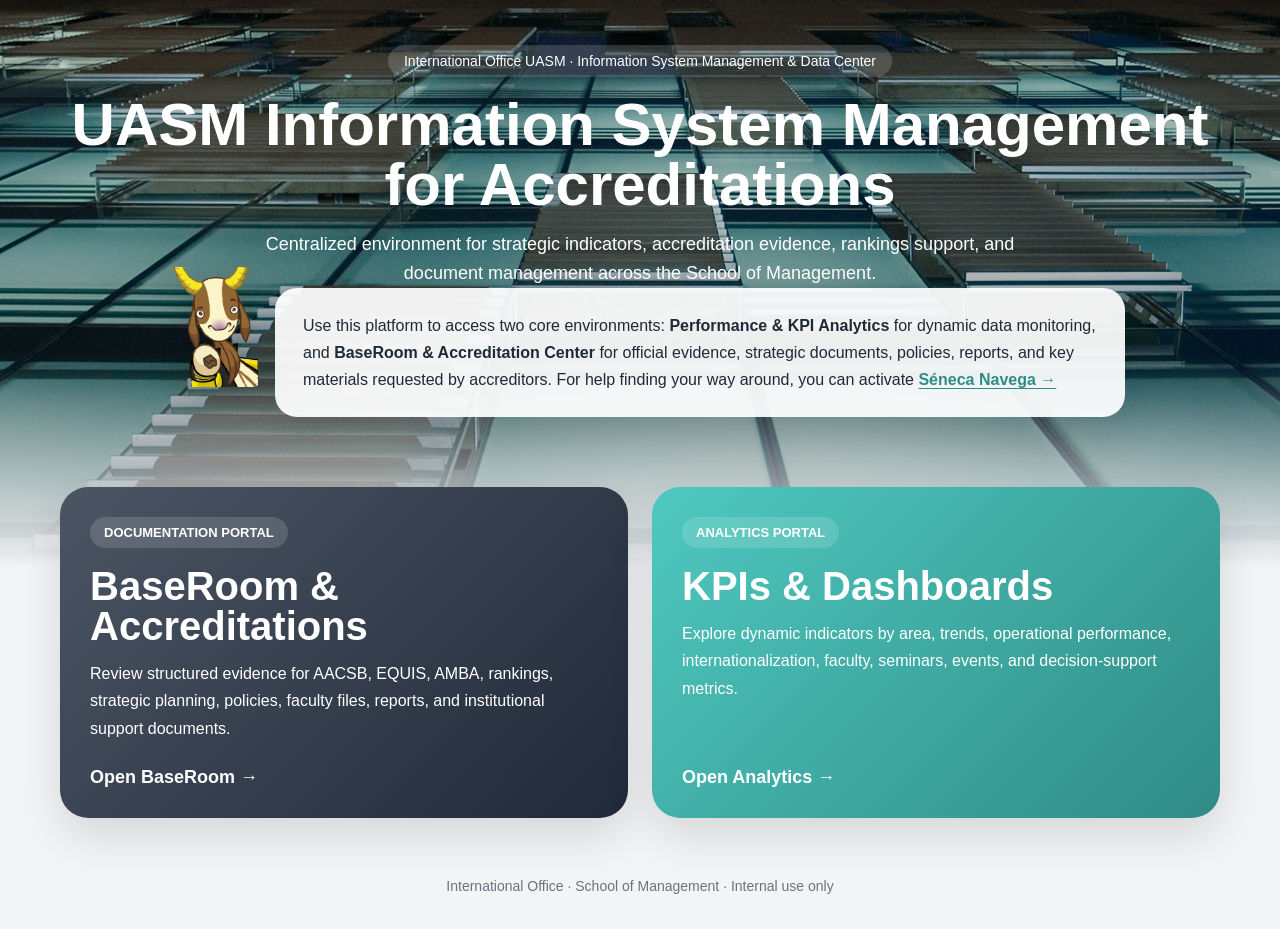
==== index.html @ 68b3ebfb "Modify logo size and translate text to English Updated logo height and changed text to English." ====
<!DOCTYPE html>
<html lang="en">
<head>
    <meta charset="UTF-8">
    <meta name="viewport" content="width=device-width, initial-scale=1.0">
    <title>UASM Information System Management for Accreditations</title>
    <style>
        :root {
            --bg-page:       #f3f4f6;
            --bg-white:      #ffffff;
            --bg-glass:      rgba(255, 255, 255, 0.93);
            --bg-badge:      rgba(255, 255, 255, 0.14);
            --bg-eyebrow:    rgba(255, 255, 255, 0.16);
            --teal-light:    #4fc9c0;
            --teal-dark:     #2f8b85;
            --slate-mid:     #4b5563;
            --slate-dark:    #1f2937;
            --text-primary:  #1f2937;
            --text-muted:    #6b7280;
            --text-white:    #ffffff;
            --shadow-card:   0 18px 45px rgba(0, 0, 0, 0.12);
            --space-xs:  8px;
            --space-sm:  14px;
            --space-md:  20px;
            --space-lg:  28px;
            --space-xl:  45px;
            --radius-pill:  30px;
            --radius-card:  28px;
            --radius-panel: 22px;
        }
        *, *::before, *::after { margin: 0; padding: 0; box-sizing: border-box; }
        body { font-family: Arial, Helvetica, sans-serif; background: var(--bg-page); color: var(--text-primary); }

        .hero {
            min-height: 520px;
            position: relative;
            padding: var(--space-xl) var(--space-md) 150px;
            background:
                linear-gradient(to bottom, rgba(0,0,0,0.20), rgba(0,0,0,0.40)),
                url("imagenes/SantodomingoCover.png") center center / cover no-repeat;
        }
        .hero::after {
            content: ""; position: absolute; inset: 0;
            background: linear-gradient(to bottom, rgba(255,255,255,0) 65%, var(--bg-page) 100%);
        }
        .hero__content {
            position: relative; z-index: 2;
            max-width: 1200px; margin: auto;
            text-align: center; color: var(--text-white);
        }
        .hero__eyebrow {
            display: inline-block; background: var(--bg-eyebrow);
            padding: var(--space-xs) 16px; border-radius: var(--radius-pill);
            font-size: 14px; margin-bottom: 18px;
        }
        .hero__title { font-size: 60px; font-weight: 800; line-height: 1; margin-bottom: 15px; }
        .hero__subtitle { max-width: 800px; margin: auto; line-height: 1.6; font-size: 18px; }
        .hero__box-row {
            display: flex; justify-content: center; align-items: center;
            gap: 0; flex-wrap: wrap; margin-top: 0;
        }
        .hero__logo {
            width: 120px; height: 120px; object-fit: contain; position: relative; top: -25px;
            filter: drop-shadow(0 8px 14px rgba(0,0,0,0.18));
        }
        .hero__panel {
            background: var(--bg-glass); color: var(--text-primary);
            max-width: 850px; padding: 24px var(--space-lg);
            border-radius: var(--radius-panel); box-shadow: var(--shadow-card); text-align: left;
        }
        .hero__panel p { line-height: 1.7; font-size: 16px; }

        .main {
            position: relative; z-index: 5;
            max-width: 1200px; margin: -80px auto 50px; padding: 0 var(--space-md);
        }
        .cards { display: grid; grid-template-columns: 1fr 1fr; gap: 24px; }

        .card {
            min-height: 290px; border-radius: var(--radius-card); padding: 30px;
            color: var(--text-white); text-decoration: none;
            display: flex; flex-direction: column; justify-content: space-between;
            box-shadow: var(--shadow-card); transition: transform 0.25s ease;
        }
        .card:hover { transform: translateY(-6px); }
        .card--analytics { background: linear-gradient(135deg, var(--teal-light), var(--teal-dark)); }
        .card--baseroom  { background: linear-gradient(135deg, var(--slate-mid), var(--slate-dark)); }

        .card__badge {
            display: inline-block; background: var(--bg-badge);
            padding: var(--space-xs) var(--space-sm); border-radius: var(--radius-pill);
            font-size: 13px; font-weight: bold;
        }
        .card__title  { font-size: 40px; line-height: 1; margin: 18px 0 14px; }
        .card__description { line-height: 1.7; font-size: 16px; }
        .card__link   { margin-top: 25px; font-weight: bold; font-size: 18px; }

        .footer { text-align: center; color: var(--text-muted); padding: 10px var(--space-md) 35px; font-size: 14px; }

        @media (max-width: 900px) {
            .hero__title { font-size: 42px; }
            .hero__box-row { flex-direction: column; }
            .hero__logo { width: 90px; }
            .cards { grid-template-columns: 1fr; }
        }
    </style>
    <link rel="stylesheet" href="seneca_navega/seneca_navega.css">
</head>
<body>

<header class="hero">
    <div class="hero__content">
        <div class="hero__eyebrow">
            International Office UASM · Information System Management &amp; Data Center
        </div>
        <h1 class="hero__title">UASM Information System Management for Accreditations</h1>
        <p class="hero__subtitle">
            Centralized environment for strategic indicators, accreditation evidence,
            rankings support, and document management across the School of Management.
        </p>
        <div class="hero__box-row">
            <img src="imagenes/seneca_principal.png" alt="Seneca logo" class="hero__logo" id="senecaLogoImg">
            <div class="hero__panel" id="senecaPanel">
                <p>
                    Use this platform to access two core environments:
                    <strong>Performance &amp; KPI Analytics</strong> for dynamic data monitoring,
                    and <strong>BaseRoom &amp; Accreditation Center</strong> for official evidence,
                    strategic documents, policies, reports, and key materials requested by accreditors.
                    For help finding your way around, you can activate
                    <button type="button" class="seneca-activate-link" id="senecaActivateBtn">Séneca Navega →</button>
                </p>
            </div>
        </div>
    </div>
</header>

<main class="main">
    <div class="cards">

        <a href="web/Baseroom/Web Baseroom - Pag. Principal.html" class="card card--baseroom">
            <div>
                <div class="card__badge">DOCUMENTATION PORTAL</div>
                <h2 class="card__title">BaseRoom &amp; Accreditations</h2>
                <p class="card__description">
                    Review structured evidence for AACSB, EQUIS, AMBA, rankings,
                    strategic planning, policies, faculty files, reports,
                    and institutional support documents.
                </p>
            </div>
            <div class="card__link">Open BaseRoom →</div>
        </a>

        <a href="web/KPIs/Web KPIs - Pag. Principal.html" class="card card--analytics">
            <div>
                <div class="card__badge">ANALYTICS PORTAL</div>
                <h2 class="card__title">KPIs &amp; Dashboards</h2>
                <p class="card__description">
                    Explore dynamic indicators by area, trends, operational performance,
                    internationalization, faculty, seminars, events, and decision-support metrics.
                </p>
            </div>
            <div class="card__link">Open Analytics →</div>
        </a>

    </div>
</main>

<footer class="footer">
    International Office · School of Management · Internal use only
</footer>

<!-- ================= SENECA NAVEGA — integracion ================= -->
<script src="seneca_navega/seneca_data.js"></script>
<script src="seneca_navega/seneca_navega.js"></script>
<script>
  SenecaNavega.init({
    page: "index",
    triggerBtn: document.getElementById("senecaActivateBtn"),
    panelToReplace: document.getElementById("senecaPanel"),
    imageEl: document.getElementById("senecaLogoImg"),
    activeImageSrc: "imagenes/seneca_bot.png",
    idleMessage: "Hi! I'm Séneca Navega 🧭. Ask me what information you're looking for and I'll tell you whether it's in <strong>BaseRoom</strong> or <strong>KPIs &amp; Dashboards</strong>, and take you straight there.",
    placeholder: "Ex: annual reports, faculty questionnaire...",
    index: window.SENECA_INDEX,
    baseroomUrl: "web/Baseroom/Web Baseroom - Pag. Principal.html",
    kpisUrl: "web/KPIs/Web KPIs - Pag. Principal.html"
  });
</script>
<!-- =============== fin integracion SENECA NAVEGA =================== -->

</body>
</html>
---- seneca_navega/seneca_navega.css ----
/* =========================================================================
   SENECA NAVEGA — estilos compartidos del widget de chat
   Se incluye igual en index.html, Baseroom y KPIs.
   ========================================================================= */

.seneca-activate-btn {
  display: inline-flex;
  align-items: center;
  gap: 8px;
  margin-top: 14px;
  padding: 10px 18px;
  border: none;
  border-radius: 999px;
  background: #2f8b85;
  color: #fff;
  font-size: 13.5px;
  font-weight: 700;
  cursor: pointer;
  box-shadow: 0 8px 18px rgba(47, 139, 133, 0.35);
  transition: transform 0.15s ease, box-shadow 0.15s ease;
}
.seneca-activate-btn:hover { transform: translateY(-2px); box-shadow: 0 10px 22px rgba(47, 139, 133, 0.45); }
.seneca-activate-btn svg { width: 16px; height: 16px; flex-shrink: 0; }

/* Version sutil: link de texto en linea, sin caja ni fondo */
.seneca-activate-link {
  display: inline;
  background: none;
  border: none;
  padding: 0;
  margin: 0;
  font: inherit;
  font-weight: 700;
  color: #2f8b85;
  text-decoration: underline;
  text-underline-offset: 3px;
  cursor: pointer;
}
.seneca-activate-link:hover { color: #256e69; }

/* smooth fade whenever the panel content is swapped (open/close) */
.seneca-panel-fade { transition: opacity 0.18s ease; }

/* smooth crossfade for the Seneca image when it switches state */
.seneca-img-fade { transition: opacity 0.22s ease; }

.seneca-chat {
  display: flex;
  flex-direction: column;
  height: 230px;      /* fixed — does not grow with more messages, scrolls instead */
  max-height: 230px;
}
.seneca-chat__header {
  display: flex;
  align-items: center;
  justify-content: space-between;
  flex-shrink: 0;
  margin-bottom: 8px;
}
.seneca-chat__title { font-size: 13px; font-weight: 800; color: #1f2937; }
.seneca-close-btn {
  width: 24px;
  height: 24px;
  border-radius: 50%;
  border: none;
  background: #e5e7eb;
  color: #4b5563;
  font-size: 15px;
  line-height: 1;
  cursor: pointer;
  display: flex;
  align-items: center;
  justify-content: center;
}
.seneca-close-btn:hover { background: #d1d5db; color: #1f2937; }

.seneca-chat__log {
  flex: 1;
  min-height: 0;       /* required so flex child actually scrolls instead of growing */
  overflow-y: auto;
  display: flex;
  flex-direction: column;
  gap: 8px;
  padding-right: 2px;
  margin-bottom: 10px;
}
.seneca-chat__log::-webkit-scrollbar { width: 4px; }
.seneca-chat__log::-webkit-scrollbar-thumb { background: #d1d5db; border-radius: 4px; }

/* "typing…" indicator (3 bouncing dots) shown briefly before each bot reply */
.seneca-typing { display: flex; align-items: center; gap: 4px; padding: 10px 13px; }
.seneca-typing span {
  width: 6px; height: 6px; border-radius: 50%;
  background: #9ca3af; display: inline-block;
  animation: senecaBounce 1.1s infinite ease-in-out;
}
.seneca-typing span:nth-child(2) { animation-delay: 0.15s; }
.seneca-typing span:nth-child(3) { animation-delay: 0.3s; }
@keyframes senecaBounce {
  0%, 60%, 100% { transform: translateY(0); opacity: 0.5; }
  30% { transform: translateY(-4px); opacity: 1; }
}

.seneca-msg {
  max-width: 88%;
  padding: 8px 13px;
  border-radius: 14px;
  font-size: 13.5px;
  line-height: 1.55;
}
.seneca-msg--bot {
  align-self: flex-start;
  background: #eef2f7;
  color: #1f2937;
  border-bottom-left-radius: 4px;
}
.seneca-msg--user {
  align-self: flex-end;
  background: #1f2937;
  color: #fff;
  border-bottom-right-radius: 4px;
}

.seneca-goto-btn {
  display: block;
  margin-top: 8px;
  padding: 6px 12px;
  border: none;
  border-radius: 999px;
  background: #2f8b85;
  color: #fff;
  font-size: 12.5px;
  font-weight: 700;
  cursor: pointer;
}
.seneca-goto-btn:hover { background: #256e69; }

.seneca-alts {
  display: flex;
  flex-wrap: wrap;
  gap: 6px;
  align-items: center;
  font-size: 12px;
  color: #6b7280;
  margin-top: 2px;
}
.seneca-alt-btn {
  padding: 4px 10px;
  border-radius: 999px;
  border: 1.5px solid #e5e7eb;
  background: #fff;
  color: #374151;
  font-size: 12px;
  font-weight: 700;
  cursor: pointer;
}
.seneca-alt-btn:hover { border-color: #9ca3af; }

.seneca-chat__form {
  display: flex;
  gap: 8px;
  flex-shrink: 0;
}
.seneca-chat__form input {
  flex: 1;
  padding: 9px 14px;
  border-radius: 999px;
  border: 1.5px solid #e5e7eb;
  font-size: 13px;
  font-family: inherit;
  outline: none;
}
.seneca-chat__form input:focus { border-color: #2f8b85; }
.seneca-chat__form button {
  width: 38px;
  height: 38px;
  border-radius: 50%;
  border: none;
  background: #1f2937;
  color: #fff;
  display: flex;
  align-items: center;
  justify-content: center;
  cursor: pointer;
  flex-shrink: 0;
}
.seneca-chat__form button:hover { background: #111827; }

/* resalte temporal del capitulo/carpeta/dashboard al que Seneca te lleva */
.seneca-highlight {
  outline: 3px solid #2f8b85 !important;
  outline-offset: -3px;
  animation: senecaPulse 1.3s ease-in-out 2;
}
@keyframes senecaPulse {
  0%, 100% { background-color: transparent; }
  50% { background-color: rgba(47, 139, 133, 0.15); }
}
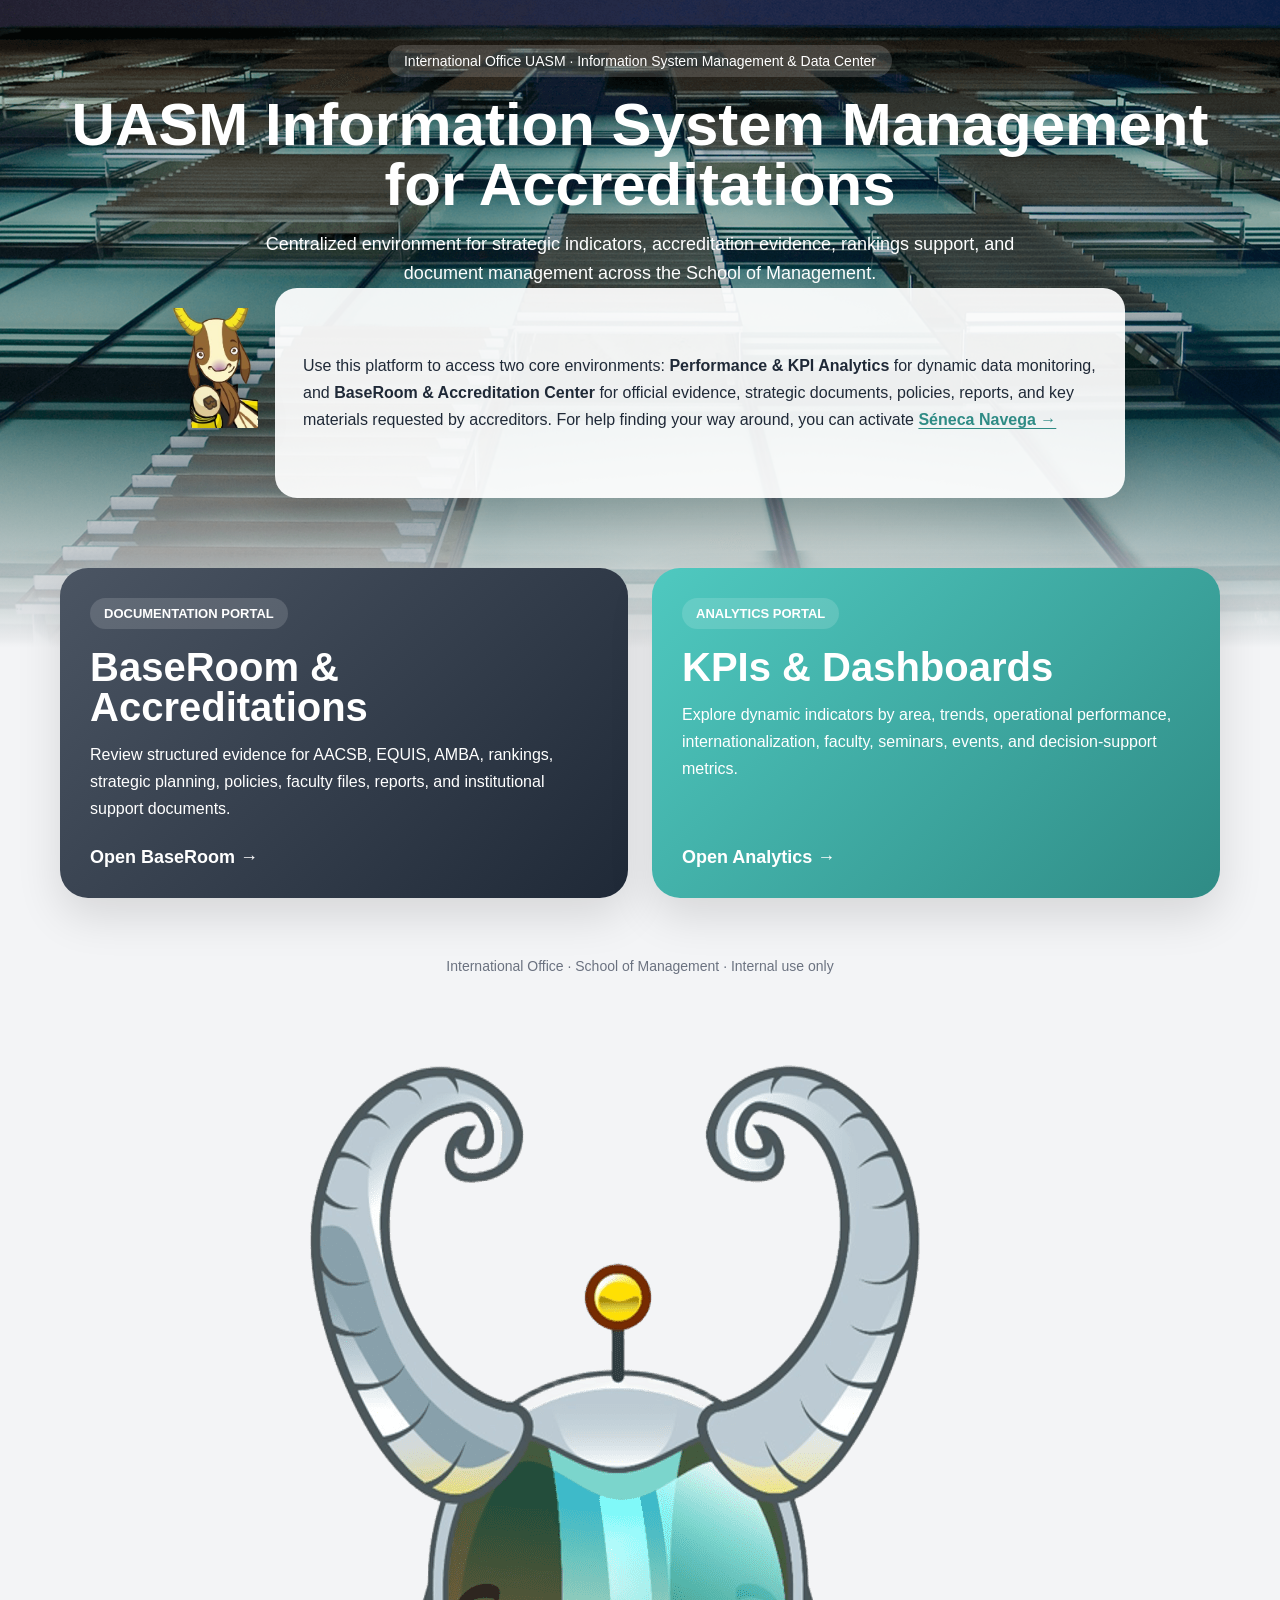
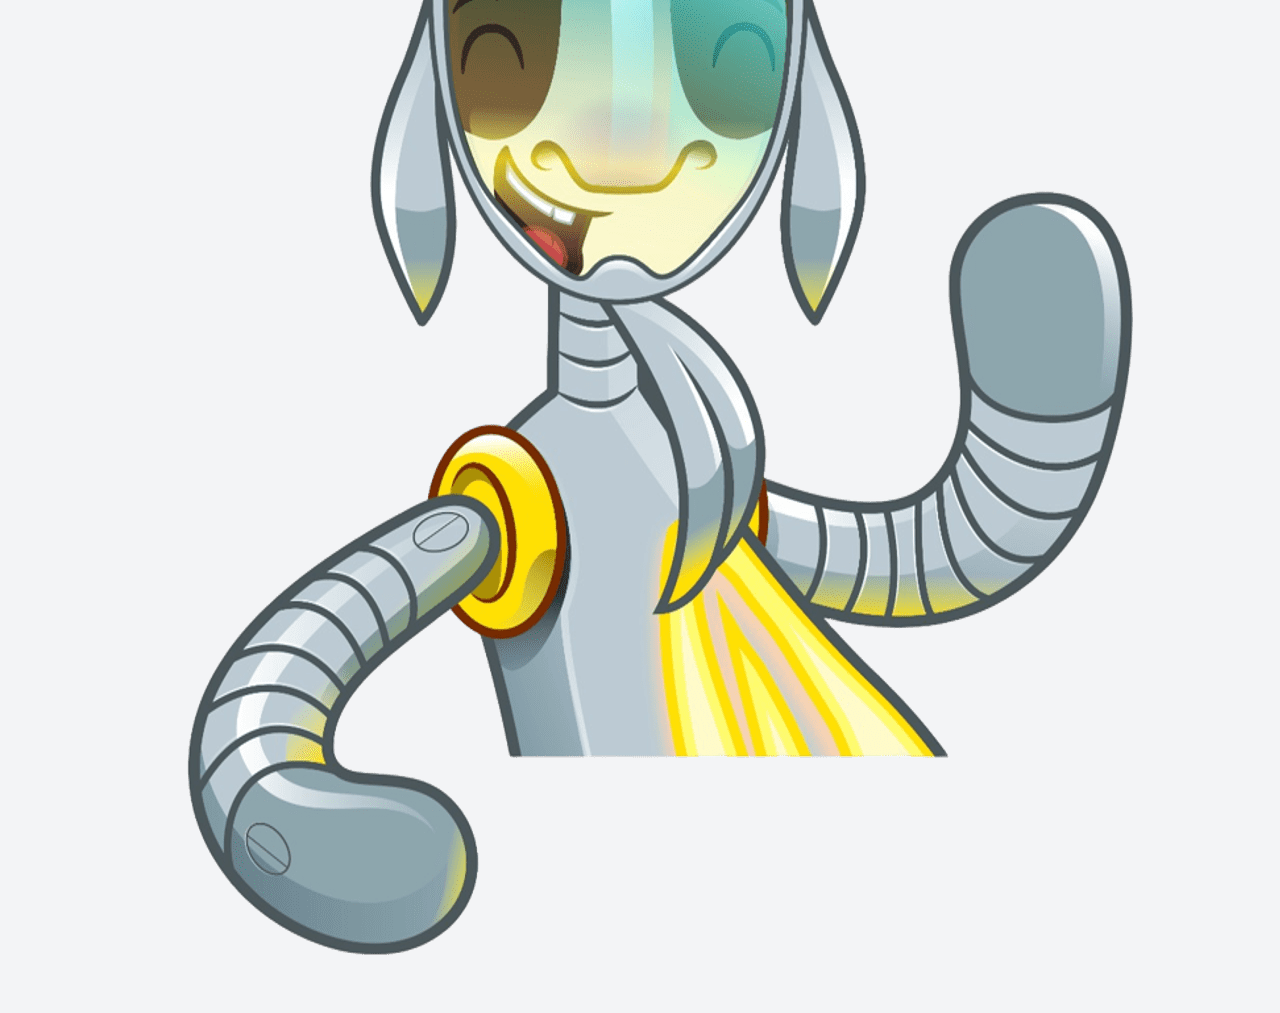
==== commit 2b84616d: "Enhance index.html with Seneca floating avatar Updated links and added floating avatar for user inte" ====
--- a/index.html
+++ b/index.html
@@ -67,6 +67,7 @@
             background: var(--bg-glass); color: var(--text-primary);
             max-width: 850px; padding: 24px var(--space-lg);
             border-radius: var(--radius-panel); box-shadow: var(--shadow-card); text-align: left;
+            height: 210px; overflow: hidden; display: flex; flex-direction: column; justify-content: center;
         }
         .hero__panel p { line-height: 1.7; font-size: 16px; }
 
@@ -137,7 +138,7 @@
 <main class="main">
     <div class="cards">
 
-        <a href="web/Baseroom/Web Baseroom - Pag. Principal.html" class="card card--baseroom">
+        <a href="web/Baseroom/Web Baseroom - Pag. Principal.html" class="card card--baseroom" id="cardBaseroom">
             <div>
                 <div class="card__badge">DOCUMENTATION PORTAL</div>
                 <h2 class="card__title">BaseRoom &amp; Accreditations</h2>
@@ -150,7 +151,7 @@
             <div class="card__link">Open BaseRoom →</div>
         </a>
 
-        <a href="web/KPIs/Web KPIs - Pag. Principal.html" class="card card--analytics">
+        <a href="web/KPIs/Web KPIs - Pag. Principal.html" class="card card--analytics" id="cardKpis">
             <div>
                 <div class="card__badge">ANALYTICS PORTAL</div>
                 <h2 class="card__title">KPIs &amp; Dashboards</h2>
@@ -169,6 +170,12 @@
     International Office · School of Management · Internal use only
 </footer>
 
+<!-- Seneca floating avatar: overlays on top of the section the user should click -->
+<div class="seneca-floater" id="senecaFloater" aria-hidden="true">
+  <div class="seneca-bubble" id="senecaBubble"></div>
+  <img src="imagenes/seneca_bot.png" alt="Séneca Navega" id="senecaFloaterImg" class="seneca-floater__img">
+</div>
+
 <!-- ================= SENECA NAVEGA — integracion ================= -->
 <script src="seneca_navega/seneca_data.js"></script>
 <script src="seneca_navega/seneca_navega.js"></script>
@@ -179,7 +186,16 @@
     panelToReplace: document.getElementById("senecaPanel"),
     imageEl: document.getElementById("senecaLogoImg"),
     activeImageSrc: "imagenes/seneca_bot.png",
-    idleMessage: "Hi! I'm Séneca Navega 🧭. Ask me what information you're looking for and I'll tell you whether it's in <strong>BaseRoom</strong> or <strong>KPIs &amp; Dashboards</strong>, and take you straight there.",
+    floaterEl: document.getElementById("senecaFloater"),
+    floaterImgEl: document.getElementById("senecaFloaterImg"),
+    bubbleEl: document.getElementById("senecaBubble"),
+    floaterSize: 190,
+    resolveElement: function (target) {
+      return target.page === "baseroom"
+        ? document.getElementById("cardBaseroom")
+        : document.getElementById("cardKpis");
+    },
+    idleMessage: "Hi! I'm Séneca Navega 🧭. Ask me what information you're looking for and I'll show you exactly where to click.",
     placeholder: "Ex: annual reports, faculty questionnaire...",
     index: window.SENECA_INDEX,
     baseroomUrl: "web/Baseroom/Web Baseroom - Pag. Principal.html",
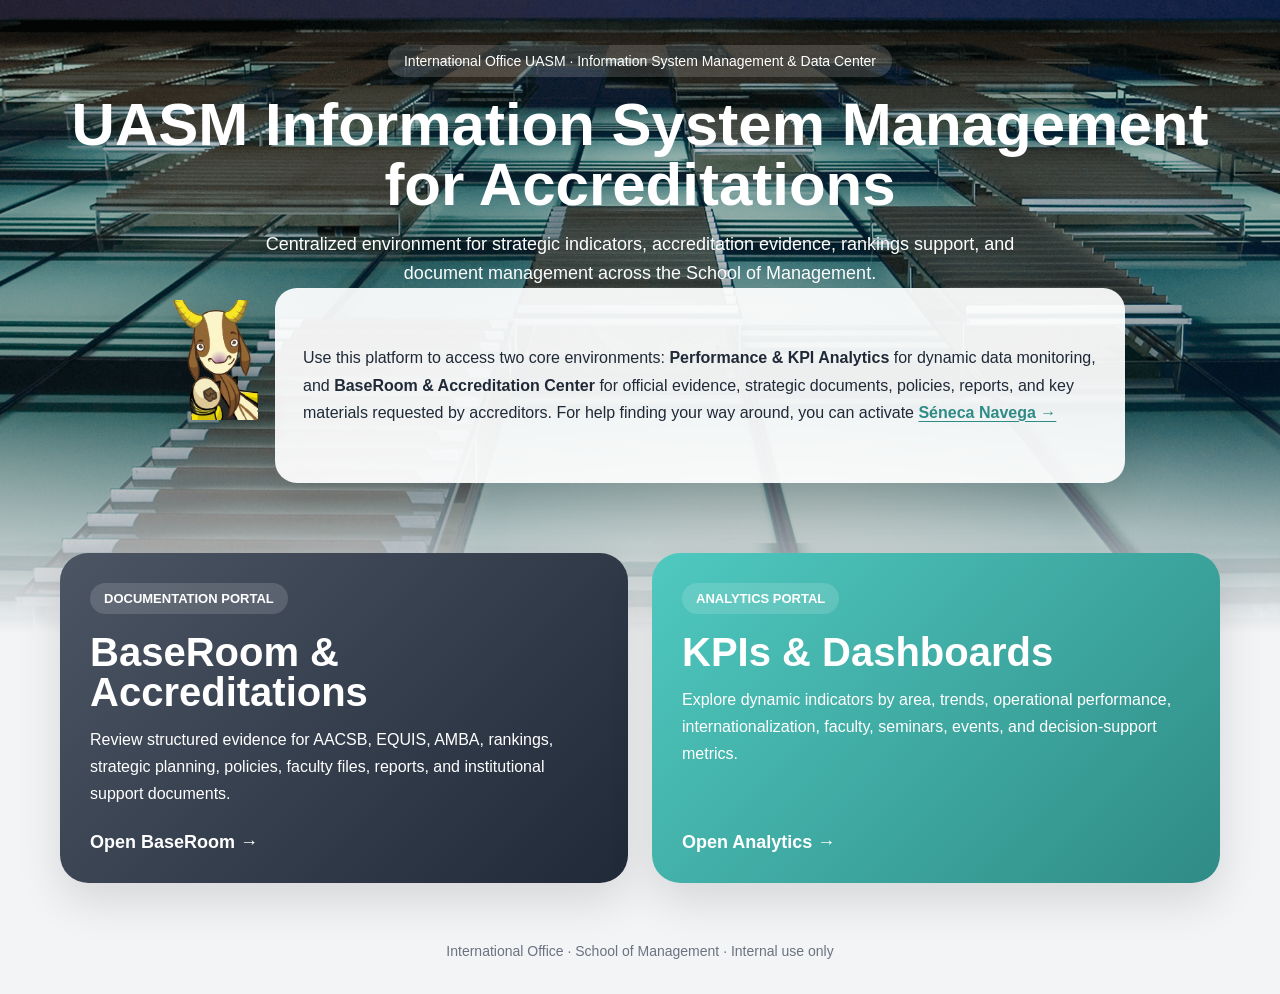
==== commit 7f3ed3be: "Update Seneca floating avatar styles and integration" ====
--- a/index.html
+++ b/index.html
@@ -65,9 +65,10 @@
         }
         .hero__panel {
             background: var(--bg-glass); color: var(--text-primary);
-            max-width: 850px; padding: 24px var(--space-lg);
+            width: 100%; max-width: 850px; padding: 24px var(--space-lg);
             border-radius: var(--radius-panel); box-shadow: var(--shadow-card); text-align: left;
-            height: 210px; overflow: hidden; display: flex; flex-direction: column; justify-content: center;
+            height: 195px; overflow: hidden; display: flex; flex-direction: column; justify-content: center;
+            box-sizing: border-box; flex-shrink: 0;
         }
         .hero__panel p { line-height: 1.7; font-size: 16px; }
 
@@ -170,13 +171,16 @@
     International Office · School of Management · Internal use only
 </footer>
 
-<!-- Seneca floating avatar: overlays on top of the section the user should click -->
-<div class="seneca-floater" id="senecaFloater" aria-hidden="true">
-  <div class="seneca-bubble" id="senecaBubble"></div>
+<!-- Seneca floating avatar: overlays on top of the section the user should click.
+     Inline style is a safety net so it stays hidden/positioned correctly even if
+     seneca_navega.css fails to load for any reason. -->
+<div class="seneca-floater" id="senecaFloater" aria-hidden="true"
+     style="display:none; position:fixed; z-index:9999; pointer-events:none; width:260px; top:0; left:0;">
+  <div class="seneca-bubble" id="senecaBubble" style="display:none;"></div>
   <img src="imagenes/seneca_bot.png" alt="Séneca Navega" id="senecaFloaterImg" class="seneca-floater__img">
 </div>
 
-<!-- ================= SENECA NAVEGA — integracion ================= -->
+<!-- ================= SENECA NAVEGA — integracion (engine v4) ================= -->
 <script src="seneca_navega/seneca_data.js"></script>
 <script src="seneca_navega/seneca_navega.js"></script>
 <script>
@@ -189,7 +193,7 @@
     floaterEl: document.getElementById("senecaFloater"),
     floaterImgEl: document.getElementById("senecaFloaterImg"),
     bubbleEl: document.getElementById("senecaBubble"),
-    floaterSize: 190,
+    floaterSize: 260,
     resolveElement: function (target) {
       return target.page === "baseroom"
         ? document.getElementById("cardBaseroom")
--- a/seneca_navega/seneca_navega.css
+++ b/seneca_navega/seneca_navega.css
@@ -38,17 +38,13 @@
 }
 .seneca-activate-link:hover { color: #256e69; }
 
-/* smooth fade whenever the panel content is swapped (open/close) */
-.seneca-panel-fade { transition: opacity 0.18s ease; }
-
-/* smooth crossfade for the Seneca image when it switches state */
+/* smooth crossfade for the Seneca image when it switches state (fallback mode) */
 .seneca-img-fade { transition: opacity 0.22s ease; }
 
 .seneca-chat {
   display: flex;
   flex-direction: column;
-  height: 230px;      /* fixed — does not grow with more messages, scrolls instead */
-  max-height: 230px;
+  height: 100%;   /* fills the fixed-size panel — the panel itself never resizes */
 }
 .seneca-chat__header {
   display: flex;
@@ -196,3 +192,49 @@
   0%, 100% { background-color: transparent; }
   50% { background-color: rgba(47, 139, 133, 0.15); }
 }
+
+/* =========================================================================
+   FLOATING AVATAR — Seneca hovers on top of the element the user should click
+   ========================================================================= */
+.seneca-floater {
+  position: fixed;
+  display: none;      /* toggled by JS */
+  z-index: 9999;
+  width: 260px;
+  pointer-events: none;   /* lets clicks pass through to the card/button underneath */
+}
+.seneca-floater__img {
+  width: 100%;
+  height: auto;
+  display: block;
+  filter: drop-shadow(0 12px 22px rgba(0,0,0,0.3));
+}
+.seneca-bubble {
+  display: none;
+  position: absolute;
+  bottom: 100%;
+  left: 50%;
+  transform: translateX(-50%);
+  margin-bottom: 12px;
+  background: #fff;
+  color: #1f2937;
+  padding: 10px 14px;
+  border-radius: 14px;
+  box-shadow: 0 10px 26px rgba(0,0,0,0.2);
+  font-size: 13px;
+  font-weight: 600;
+  line-height: 1.5;
+  max-width: 250px;
+  width: max-content;
+  text-align: left;
+  opacity: 0;
+}
+.seneca-bubble::after {
+  content: "";
+  position: absolute;
+  top: 100%;
+  left: 50%;
+  transform: translateX(-50%);
+  border: 7px solid transparent;
+  border-top-color: #fff;
+}
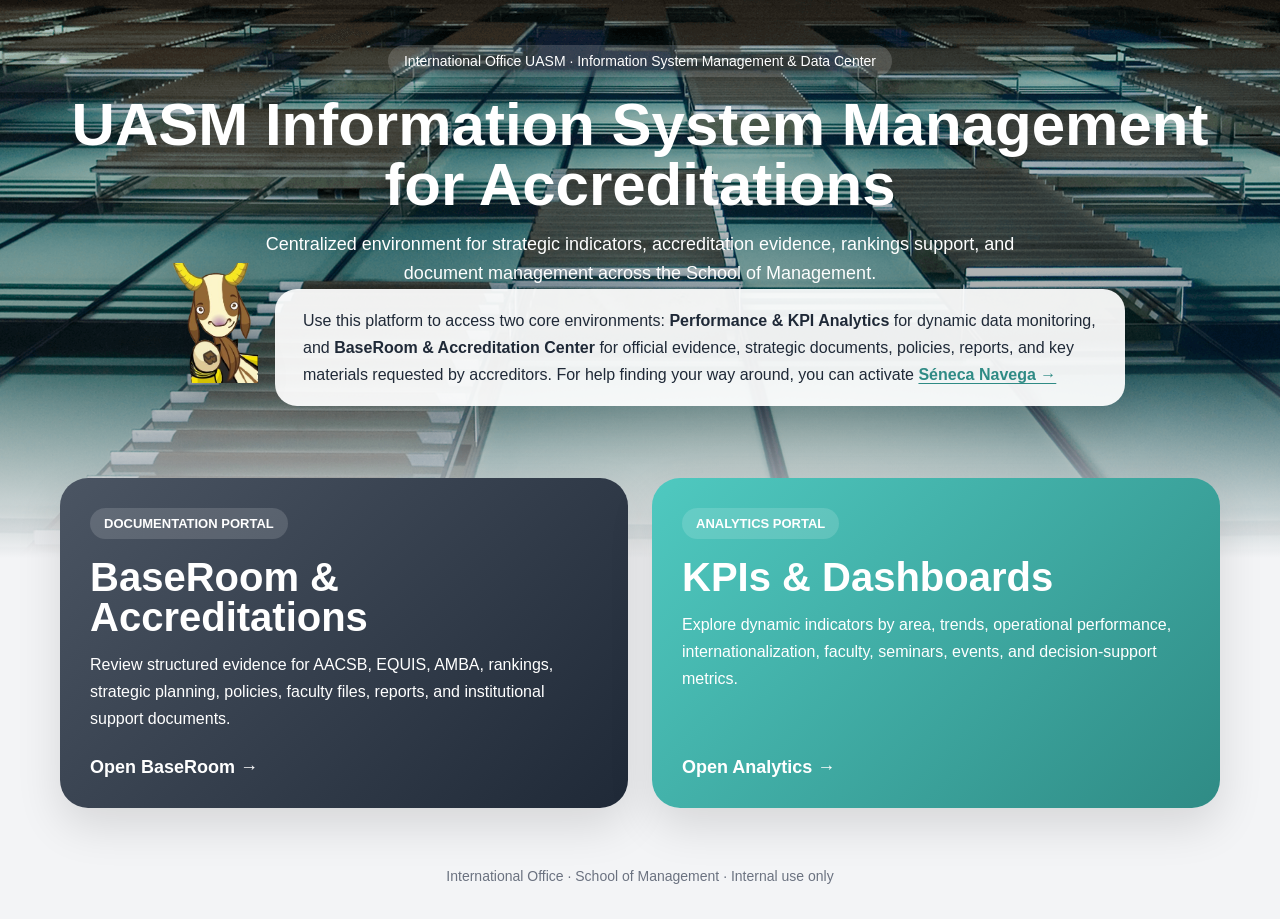
==== commit 915f1ab7: "Modify hero panel styles in index.html Adjusted padding and height properties for the hero panel." ====
--- a/index.html
+++ b/index.html
@@ -65,9 +65,9 @@
         }
         .hero__panel {
             background: var(--bg-glass); color: var(--text-primary);
-            width: 100%; max-width: 850px; padding: 24px var(--space-lg);
+            width: 100%; max-width: 850px; padding: 18px var(--space-lg);
             border-radius: var(--radius-panel); box-shadow: var(--shadow-card); text-align: left;
-            height: 195px; overflow: hidden; display: flex; flex-direction: column; justify-content: center;
+            min-height: 110px; display: flex; flex-direction: column; justify-content: center;
             box-sizing: border-box; flex-shrink: 0;
         }
         .hero__panel p { line-height: 1.7; font-size: 16px; }
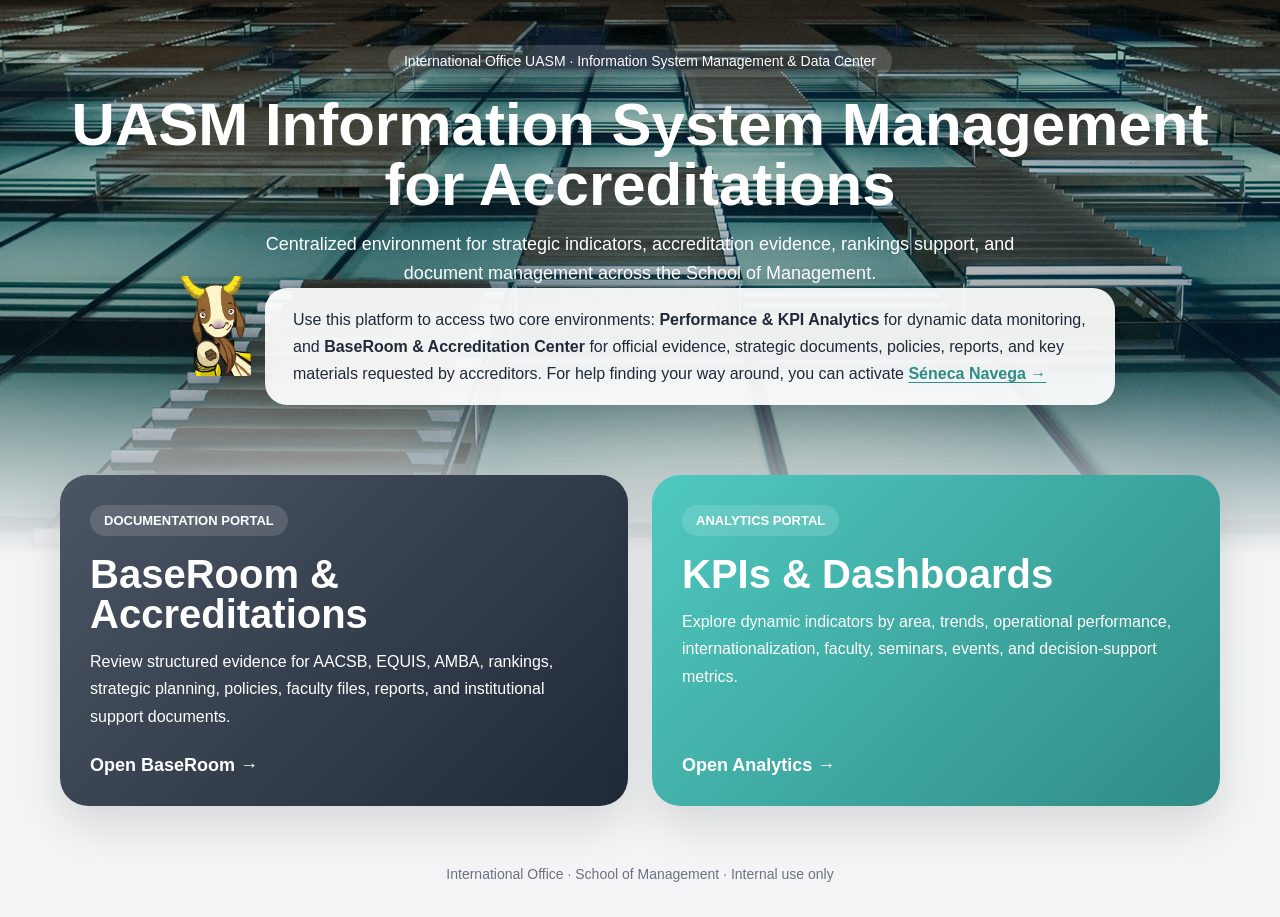
==== commit 6fc1d7f7: "Update logo size and change engine version comment" ====
--- a/index.html
+++ b/index.html
@@ -60,7 +60,7 @@
             gap: 0; flex-wrap: wrap; margin-top: 0;
         }
         .hero__logo {
-            width: 120px; height: 120px; object-fit: contain; position: relative; top: -25px;
+            width: 100px; height: 100px; object-fit: contain; position: relative; top: -20px;
             filter: drop-shadow(0 8px 14px rgba(0,0,0,0.18));
         }
         .hero__panel {
@@ -180,7 +180,7 @@
   <img src="imagenes/seneca_bot.png" alt="Séneca Navega" id="senecaFloaterImg" class="seneca-floater__img">
 </div>
 
-<!-- ================= SENECA NAVEGA — integracion (engine v4) ================= -->
+<!-- ================= SENECA NAVEGA — integracion (engine v5) ================= -->
 <script src="seneca_navega/seneca_data.js"></script>
 <script src="seneca_navega/seneca_navega.js"></script>
 <script>
--- a/seneca_navega/seneca_navega.css
+++ b/seneca_navega/seneca_navega.css
@@ -44,7 +44,7 @@
 .seneca-chat {
   display: flex;
   flex-direction: column;
-  height: 100%;   /* fills the fixed-size panel — the panel itself never resizes */
+  height: 175px;   /* the chat sets its own compact height — the panel wraps around it, width never moves */
 }
 .seneca-chat__header {
   display: flex;
